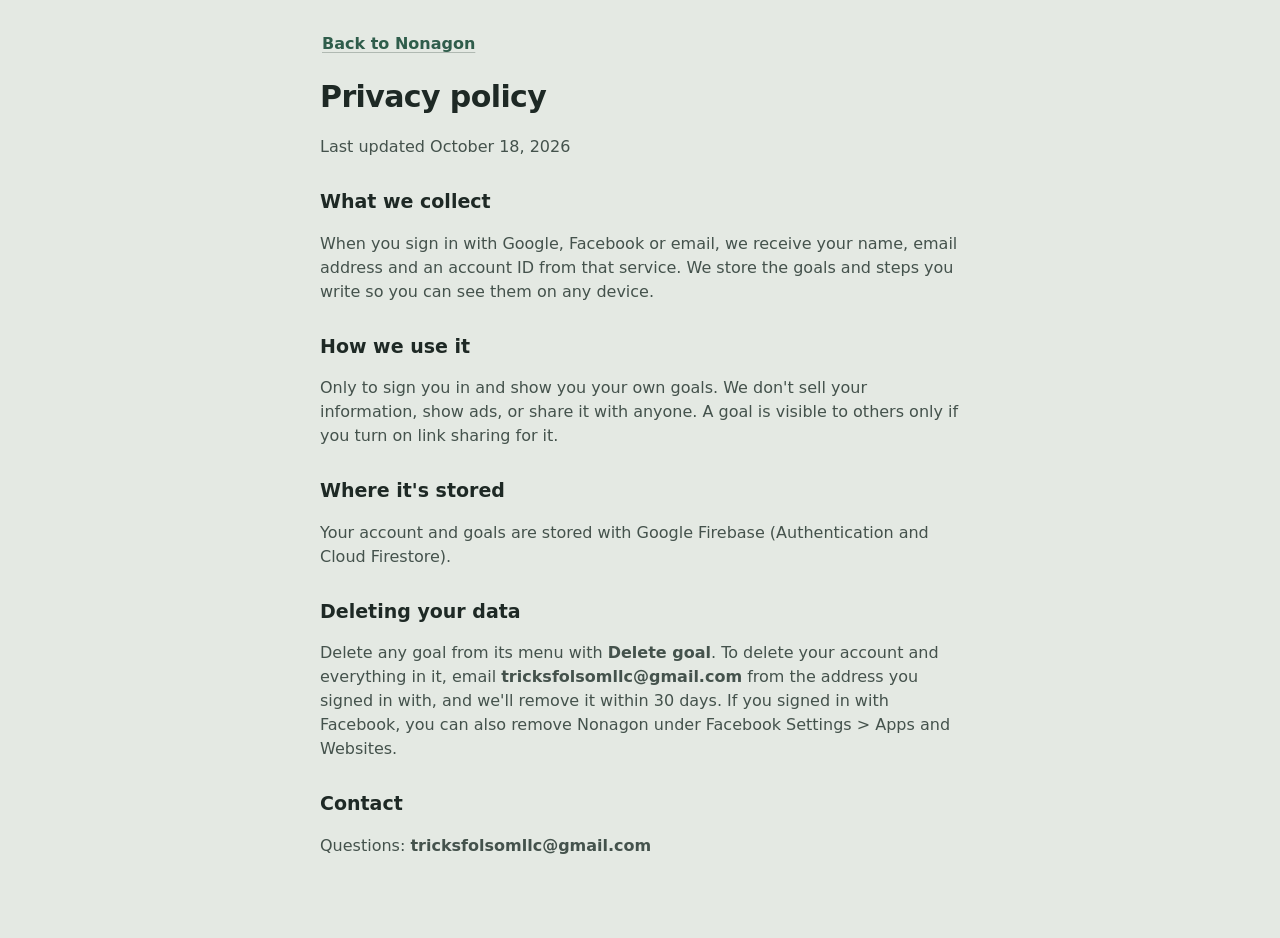
==== public/privacy.html @ 50f7f067 "Add privacy policy page Co-Authored-By: Claude Opus 5.5 <noreply@anthropic.com> Claude-Session: http" ====
<!doctype html>
<html lang="en">
<head>
  <meta charset="utf-8">
  <meta name="viewport" content="width=device-width, initial-scale=1">
  <title>Nonagon privacy policy</title>
  <link rel="stylesheet" href="css/app.css">
  <style>
    .policy { max-width: 680px; margin: 0 auto; padding: 32px 20px 64px; }
    .policy h1 { font-size: 30px; letter-spacing: -0.02em; margin: 18px 0 4px; }
    .policy h2 { font-size: 19px; margin: 28px 0 6px; }
    .policy p, .policy li { color: var(--ink-2); }
  </style>
</head>
<body>
  <main class="policy">
    <a class="link" href="./">Back to Nonagon</a>
    <h1>Privacy policy</h1>
    <p>Last updated October 18, 2026</p>

    <h2>What we collect</h2>
    <p>When you sign in with Google, Facebook or email, we receive your name, email address and an account ID from that service. We store the goals and steps you write so you can see them on any device.</p>

    <h2>How we use it</h2>
    <p>Only to sign you in and show you your own goals. We don't sell your information, show ads, or share it with anyone. A goal is visible to others only if you turn on link sharing for it.</p>

    <h2>Where it's stored</h2>
    <p>Your account and goals are stored with Google Firebase (Authentication and Cloud Firestore).</p>

    <h2>Deleting your data</h2>
    <p>Delete any goal from its menu with <strong>Delete goal</strong>. To delete your account and everything in it, email <strong>tricksfolsomllc@gmail.com</strong> from the address you signed in with, and we'll remove it within 30 days. If you signed in with Facebook, you can also remove Nonagon under Facebook Settings &gt; Apps and Websites.</p>

    <h2>Contact</h2>
    <p>Questions: <strong>tricksfolsomllc@gmail.com</strong></p>
  </main>
</body>
</html>
---- public/css/app.css ----
/* Nonagon — calm, premium goal grids.
   Palette: fog ground, paper tiles, moss for the goal, brass for progress. */
:root {
  --font: 'Hanken Grotesk', ui-sans-serif, system-ui, -apple-system, 'Segoe UI', sans-serif;
  --fog: #E4E9E3;
  --fog-2: #D9E0D9;
  --paper: #FBFCF9;
  --ink: #1E2925;
  --ink-2: #44524C;
  --mute: #73817B;
  --line: rgba(30, 48, 42, 0.14);
  --line-2: rgba(30, 48, 42, 0.26);
  --block: rgba(30, 48, 42, 0.065);
  --moss: #2F5D4B;
  --moss-2: #3B7059;
  --moss-ink: #F2F6F1;
  --brass: #B5893A;
  --brass-2: #D7B46E;
  --brass-soft: #F2E7CE;
  --danger: #A2463B;
  --shadow-tile: 0 1px 0 rgba(255, 255, 255, 0.7) inset, 0 1px 2px rgba(22, 40, 34, 0.08), 0 6px 18px -10px rgba(22, 40, 34, 0.28);
  --shadow-float: 0 1px 2px rgba(22, 40, 34, 0.08), 0 18px 40px -18px rgba(22, 40, 34, 0.4);
  --glass: rgba(251, 252, 249, 0.82);
  --ease: cubic-bezier(0.2, 0.7, 0.2, 1);
  --spring: cubic-bezier(0.34, 1.4, 0.5, 1);
  --top: calc(64px + env(safe-area-inset-top));
  color-scheme: light dark;
}
@media (prefers-color-scheme: dark) {
  :root:not([data-theme="light"]) {
    --fog: #121816; --fog-2: #19211E; --paper: #1E2724; --ink: #E3EAE5; --ink-2: #B6C2BC; --mute: #82918A;
    --line: rgba(220, 236, 228, 0.1); --line-2: rgba(220, 236, 228, 0.2); --block: rgba(220, 236, 228, 0.04);
    --moss: #5E9A80; --moss-2: #70AC91; --moss-ink: #0E1512; --brass: #D3A85A; --brass-2: #E3C385; --brass-soft: #3A3222;
    --danger: #E08374; --glass: rgba(30, 39, 36, 0.82);
    --shadow-tile: 0 1px 0 rgba(255, 255, 255, 0.04) inset, 0 1px 2px rgba(0, 0, 0, 0.3), 0 8px 20px -12px rgba(0, 0, 0, 0.6);
    --shadow-float: 0 1px 2px rgba(0, 0, 0, 0.4), 0 18px 40px -18px rgba(0, 0, 0, 0.8);
  }
}
:root[data-theme="dark"] {
  --fog: #121816; --fog-2: #19211E; --paper: #1E2724; --ink: #E3EAE5; --ink-2: #B6C2BC; --mute: #82918A;
  --line: rgba(220, 236, 228, 0.1); --line-2: rgba(220, 236, 228, 0.2); --block: rgba(220, 236, 228, 0.04);
  --moss: #5E9A80; --moss-2: #70AC91; --moss-ink: #0E1512; --brass: #D3A85A; --brass-2: #E3C385; --brass-soft: #3A3222;
  --danger: #E08374; --glass: rgba(30, 39, 36, 0.82);
}

* { box-sizing: border-box; }
html, body { height: 100%; }
body {
  margin: 0;
  background: var(--fog);
  color: var(--ink);
  font-family: var(--font);
  font-size: 16px;
  line-height: 1.5;
  -webkit-font-smoothing: antialiased;
  -webkit-tap-highlight-color: transparent;
}
button, input, textarea { font: inherit; color: inherit; }
button { cursor: pointer; }
:focus-visible { outline: 2px solid var(--brass); outline-offset: 2px; }
.sr-only { position: absolute; width: 1px; height: 1px; overflow: hidden; clip: rect(0 0 0 0); white-space: nowrap; }
[hidden] { display: none !important; }
svg { flex: none; }

.screen { min-height: 100%; }
.screen.active { animation: screen-in 0.45s var(--ease); }
@keyframes screen-in { from { opacity: 0; } }
.center-screen { display: grid; place-items: center; min-height: 100dvh; padding: 24px 16px; }

.mark-bg { fill: var(--moss); }
.mark-cells rect { fill: var(--moss-ink); opacity: 0.55; }
.mark-core { fill: var(--brass-2); }
.pulse-mark { animation: pulse 1.4s ease-in-out infinite; }
@keyframes pulse { 50% { transform: scale(0.92); opacity: 0.7; } }

.brand { display: flex; align-items: center; gap: 10px; font-weight: 700; font-size: 18px; letter-spacing: -0.01em; }

/* ---------- buttons ---------- */
.btn {
  display: inline-flex; align-items: center; justify-content: center; gap: 8px;
  min-height: 44px; padding: 0 18px; border-radius: 12px; border: 1px solid transparent;
  background: var(--paper); color: var(--ink); font-weight: 600; font-size: 15px; text-decoration: none;
  transition: transform 0.15s var(--ease), background 0.2s, border-color 0.2s, opacity 0.2s;
}
.btn:active { transform: scale(0.97); }
.btn:disabled { opacity: 0.45; cursor: default; transform: none; }
.btn.primary { background: var(--moss); color: var(--moss-ink); }
.btn.primary:hover:not(:disabled) { background: var(--moss-2); }
.btn.ghost { background: transparent; border-color: var(--line-2); }
.btn.ghost:hover:not(:disabled) { background: var(--block); }
.btn.danger { background: var(--danger); color: #fff; }
.btn.danger-text { color: var(--danger); }
.btn.wide { width: 100%; }
.btn.busy { pointer-events: none; opacity: 0.7; }
.btn.busy::after { content: ''; width: 14px; height: 14px; border-radius: 50%; border: 2px solid currentColor; border-right-color: transparent; animation: spin 0.7s linear infinite; }
@keyframes spin { to { transform: rotate(360deg); } }
.link { background: none; border: 0; padding: 6px 2px; color: var(--moss); font-weight: 600; text-decoration: underline; text-underline-offset: 3px; text-decoration-color: var(--line-2); }
.link:hover { text-decoration-color: currentColor; }
.icon-btn { width: 44px; height: 44px; display: grid; place-items: center; border-radius: 12px; border: 0; background: transparent; }
.icon-btn:hover { background: var(--block); }
.icon-btn svg, .dock-btn svg, .menu svg, .account svg { width: 20px; height: 20px; fill: none; stroke: currentColor; stroke-width: 1.6; stroke-linecap: round; stroke-linejoin: round; }
.icon-btn svg circle { fill: currentColor; stroke: none; }

/* ---------- auth ---------- */
.auth-wrap { min-height: 100dvh; display: grid; grid-template-columns: 1fr; }
.auth-hero { display: grid; place-items: center; padding: calc(28px + env(safe-area-inset-top)) 16px 4px; }
.hero-grid {
  --g: min(72vw, 300px);
  width: var(--g); height: var(--g);
  display: grid; grid-template-columns: repeat(3, 1fr); gap: calc(var(--g) * 0.03);
}
.hero-grid .hb { display: grid; grid-template-columns: repeat(3, 1fr); gap: calc(var(--g) * 0.009); }
.hero-grid i {
  border-radius: 22%; background: var(--paper); box-shadow: 0 1px 2px rgba(22, 40, 34, 0.08);
  opacity: 0; transform: scale(0.4);
  animation: cell-in 0.7s var(--spring) forwards; animation-delay: var(--d);
}
.hero-grid i.c { background: var(--moss); }
.hero-grid i.sub { background: color-mix(in srgb, var(--moss) 22%, var(--paper)); }
.hero-grid i.done { background: var(--brass-soft); }
.hero-grid i.empty { background: transparent; box-shadow: inset 0 0 0 1px var(--line-2); }
@keyframes cell-in { to { opacity: 1; transform: scale(1); } }
.auth-panel { width: 100%; max-width: 420px; margin: 0 auto; padding: 20px 20px calc(36px + env(safe-area-inset-bottom)); }
.auth-panel .brand { margin-bottom: 18px; }
.auth-title { font-size: clamp(28px, 6.4vw, 40px); line-height: 1.08; letter-spacing: -0.025em; font-weight: 700; margin: 0 0 12px; text-wrap: balance; }
.auth-lede { color: var(--ink-2); margin: 0 0 24px; max-width: 36ch; }
.providers { display: grid; gap: 10px; }
.provider { justify-content: flex-start; padding: 0 16px; border-color: var(--line); box-shadow: 0 1px 2px rgba(22, 40, 34, 0.05); }
.provider svg { width: 18px; height: 18px; }
.provider:hover:not(:disabled) { border-color: var(--line-2); }
.or { display: flex; align-items: center; gap: 12px; color: var(--mute); font-size: 13px; margin: 18px 0; }
.or::before, .or::after { content: ''; height: 1px; flex: 1; background: var(--line); }
.email-form { display: grid; gap: 10px; }
.email-form input, .field textarea, .new-goal-form textarea, .link-row input {
  width: 100%; min-height: 46px; padding: 11px 14px; border-radius: 12px; border: 1px solid var(--line-2);
  background: var(--paper); outline: none; transition: border-color 0.2s, box-shadow 0.2s;
}
.email-form input:focus, .field textarea:focus, .new-goal-form textarea:focus { border-color: var(--moss); box-shadow: 0 0 0 3px color-mix(in srgb, var(--moss) 18%, transparent); }
.auth-error { margin: 0; color: var(--danger); font-size: 14px; }
.mode-links { display: flex; flex-wrap: wrap; justify-content: space-between; gap: 8px; margin-top: 12px; }
.mode-links button { background: none; border: 0; color: var(--ink-2); font-size: 14px; padding: 8px 0; text-decoration: underline; text-decoration-color: var(--line-2); text-underline-offset: 3px; }
.demo-note { display: none; }
#screen-auth.demo .demo-note { display: block; padding: 16px; border-radius: 16px; background: var(--paper); box-shadow: var(--shadow-tile); margin-bottom: 20px; }
#screen-auth.demo .demo-note p { margin: 0 0 12px; font-size: 14px; color: var(--ink-2); }
#screen-auth.demo .providers, #screen-auth.demo .email-form, #screen-auth.demo .or, #screen-auth.demo .mode-links { opacity: 0.5; }
@media (min-width: 900px) {
  .auth-wrap { grid-template-columns: 1.1fr 1fr; align-items: center; }
  .auth-hero { padding: 40px; min-height: 100dvh; }
  .hero-grid { --g: min(44vw, 560px); }
  .auth-panel { padding: 40px; }
}

/* ---------- verify / missing ---------- */
.verify-card { max-width: 400px; text-align: center; display: grid; justify-items: center; gap: 12px; }
.verify-card h1 { margin: 8px 0 0; font-size: 26px; letter-spacing: -0.02em; }
.verify-card p { margin: 0 0 8px; color: var(--ink-2); }
.verify-links { display: flex; gap: 16px; flex-wrap: wrap; justify-content: center; }

/* ---------- top bars ---------- */
.topbar {
  position: sticky; top: 0; z-index: 10; display: flex; align-items: center; gap: 6px;
  padding: calc(10px + env(safe-area-inset-top)) 12px 10px; min-height: var(--top);
}
.home-bar { justify-content: space-between; background: color-mix(in srgb, var(--fog) 88%, transparent); backdrop-filter: blur(12px); -webkit-backdrop-filter: blur(12px); padding-left: 16px; }
.home-bar .brand { margin-right: auto; }
.account { gap: 4px; padding: 0 10px 0 14px; min-height: 38px; font-weight: 600; }
.demo-chip, .view-chip, .chip { font-size: 12px; font-weight: 600; padding: 4px 9px; border-radius: 999px; background: var(--brass-soft); color: var(--ink-2); white-space: nowrap; }
.demo-chip { display: none; }
.is-demo .demo-chip { display: inline-block; }
@media (max-width: 480px) { .demo-chip { font-size: 0; padding: 4px; } .is-demo .demo-chip::after { content: 'Demo'; font-size: 12px; padding: 0 5px; } }

/* ---------- home ---------- */
.home-main { max-width: 1080px; margin: 0 auto; padding: 8px 16px calc(48px + env(safe-area-inset-bottom)); }
.home-head h1 { font-size: 30px; letter-spacing: -0.02em; margin: 14px 4px 18px; }
.boards { display: grid; grid-template-columns: repeat(auto-fill, minmax(min(100%, 230px), 1fr)); gap: 14px; }
.board-card {
  position: relative; display: grid; grid-template-rows: auto 1fr auto; gap: 8px; text-align: left;
  padding: 12px 12px 14px; border-radius: 20px; border: 0; background: var(--paper); box-shadow: var(--shadow-tile);
  transition: transform 0.25s var(--ease), box-shadow 0.25s;
}
.board-card:hover { transform: translateY(-2px); box-shadow: var(--shadow-float); }
.board-card .thumb { width: 100%; aspect-ratio: 1; border-radius: 12px; background: var(--fog); display: block; }
.board-title { font-weight: 650; font-size: 17px; line-height: 1.25; letter-spacing: -0.01em; padding: 0 4px; text-wrap: pretty; }
.board-meta { display: flex; flex-wrap: wrap; align-items: center; gap: 6px 8px; font-size: 13px; padding: 0 4px; font-variant-numeric: tabular-nums; }
.board-meta .dim { color: var(--mute); }
.board-meta .right { margin-left: auto; }
.meter { width: 44px; height: 5px; border-radius: 3px; background: var(--line); overflow: hidden; }
.meter i { display: block; height: 100%; width: calc(var(--p) * 100%); background: var(--brass); border-radius: inherit; }
.board-card.new { place-items: center; align-content: center; grid-template-rows: auto auto; min-height: 150px; background: transparent; box-shadow: inset 0 0 0 1.5px var(--line-2); color: var(--ink-2); }
.board-card.new:hover { background: var(--block); box-shadow: inset 0 0 0 1.5px var(--moss); transform: none; }
.new-mark { width: 54px; height: 54px; border-radius: 14px; background: var(--moss); position: relative; }
.new-mark::before, .new-mark::after { content: ''; position: absolute; left: 50%; top: 50%; width: 20px; height: 2px; background: var(--moss-ink); border-radius: 2px; transform: translate(-50%, -50%); }
.new-mark::after { transform: translate(-50%, -50%) rotate(90deg); }
.loading { color: var(--mute); }
.home-empty { max-width: 460px; margin: 6vh auto 0; text-align: center; display: grid; justify-items: center; gap: 6px; }
.home-empty h1 { font-size: clamp(26px, 6vw, 34px); line-height: 1.1; letter-spacing: -0.02em; margin: 18px 0 4px; text-wrap: balance; }
.home-empty p { margin: 0 0 18px; color: var(--ink-2); }
.empty-grid { display: grid; grid-template-columns: repeat(3, 44px); gap: 6px; }
.empty-grid i { aspect-ratio: 1; border-radius: 11px; box-shadow: inset 0 0 0 1.5px var(--line-2); animation: cell-in 0.6s var(--spring) both; }
.empty-grid i.core { background: var(--moss); box-shadow: none; }
.empty-grid i:nth-child(1) { animation-delay: 0.08s; } .empty-grid i:nth-child(2) { animation-delay: 0.12s; } .empty-grid i:nth-child(3) { animation-delay: 0.16s; }
.empty-grid i:nth-child(4) { animation-delay: 0.2s; } .empty-grid i:nth-child(6) { animation-delay: 0.24s; } .empty-grid i:nth-child(7) { animation-delay: 0.28s; }
.empty-grid i:nth-child(8) { animation-delay: 0.32s; } .empty-grid i:nth-child(9) { animation-delay: 0.36s; }
.new-goal-form { width: 100%; display: grid; gap: 10px; margin-bottom: 8px; }
.new-goal-form textarea { resize: none; font-size: 18px; text-align: center; }

/* ---------- board ---------- */
#screen-editor { position: fixed; inset: 0; overflow: hidden; }
#screen-editor.active { animation: none; }
.stage { position: absolute; inset: 0; overflow: hidden; touch-action: none; cursor: default; outline: none; user-select: none; -webkit-user-select: none; }
.stage.grabbing { cursor: grabbing; }
.world { position: absolute; inset: 0; transform-origin: 50% 50%; }
.board-bar {
  position: absolute; left: 0; right: 0; top: 0;
  background: linear-gradient(var(--fog) 55%, color-mix(in srgb, var(--fog) 0%, transparent));
  pointer-events: none;
}
.board-bar > * { pointer-events: auto; }
.crumbs { flex: 1; min-width: 0; display: flex; align-items: center; gap: 2px; overflow-x: auto; scrollbar-width: none; padding-left: 6px; white-space: nowrap; }
.crumbs::-webkit-scrollbar { display: none; }
.crumbs.scrolled { mask-image: linear-gradient(90deg, transparent, #000 22px); -webkit-mask-image: linear-gradient(90deg, transparent, #000 22px); }
.crumb { border: 0; background: none; padding: 6px 6px; border-radius: 8px; color: var(--mute); font-size: 14px; max-width: 16ch; overflow: hidden; text-overflow: ellipsis; flex: none; }
button.crumb:hover { background: var(--block); color: var(--ink); }
.crumb.current { color: var(--ink); font-weight: 650; max-width: 28ch; }
.crumbs .sep { color: var(--line-2); flex: none; }
.save-state { font-size: 12px; color: var(--mute); min-width: 0; white-space: nowrap; }
.save-state.bad { color: var(--danger); }
@media (max-width: 520px) { .save-state { display: none; } }
.board-progress { position: relative; width: 40px; height: 40px; display: grid; place-items: center; font-size: 10.5px; font-weight: 700; font-variant-numeric: tabular-nums; flex: none; }
.board-progress svg { position: absolute; inset: 0; transform: rotate(-90deg); }
.board-progress circle { fill: none; stroke: var(--line); stroke-width: 2.5; }
.board-progress .arc { stroke: var(--brass); stroke-linecap: round; stroke-dasharray: 94.25; stroke-dashoffset: calc(94.25 * (1 - var(--p, 0))); transition: stroke-dashoffset 0.8s var(--ease); }
.view-chip { display: none; }
.read-only .view-chip { display: inline-block; }
.read-only .edit-only, .read-only .save-state, .read-only [data-act=back] { display: none; }

.dock {
  position: absolute; left: 50%; bottom: calc(14px + env(safe-area-inset-bottom)); transform: translateX(-50%);
  display: flex; gap: 2px; padding: 5px; border-radius: 18px; background: var(--glass);
  backdrop-filter: blur(16px) saturate(1.2); -webkit-backdrop-filter: blur(16px) saturate(1.2);
  box-shadow: var(--shadow-float), inset 0 0 0 1px var(--line); z-index: 10;
}
.dock-btn { display: grid; justify-items: center; gap: 1px; min-width: 56px; padding: 7px 8px 5px; border: 0; border-radius: 13px; background: transparent; font-size: 11px; font-weight: 600; color: var(--ink-2); }
.dock-btn:hover:not(:disabled) { background: var(--block); color: var(--ink); }
.dock-btn:disabled { opacity: 0.35; cursor: default; }
.dock-btn.view-btn { min-width: 66px; color: var(--moss); }
.make-own { display: none; }
.read-only .make-own { display: block; position: absolute; right: 16px; bottom: calc(86px + env(safe-area-inset-bottom)); z-index: 10; padding: 10px 14px; border-radius: 12px; background: var(--moss); color: var(--moss-ink); font-weight: 600; text-decoration: none; font-size: 14px; box-shadow: var(--shadow-float); }

/* ---------- cells ---------- */
.cell { position: absolute; left: 0; top: 0; will-change: transform; contain: layout style; }
.cell .face {
  position: absolute; inset: 0; display: grid; place-items: center; overflow: hidden;
  border-radius: min(calc(var(--px) * 0.14px), 18px);
  transition: background-color 0.35s var(--ease), box-shadow 0.35s var(--ease), transform 0.25s var(--ease);
}
.k-block { z-index: 0; pointer-events: none; }
.k-block .face { background: var(--block); border-radius: min(calc(var(--px) * 0.05px), 24px); }
.k-block.is-focus .face { background: color-mix(in srgb, var(--moss) 9%, transparent); }
.k-frame { z-index: 0; pointer-events: none; }
.k-frame .face { box-shadow: inset 0 0 0 1px var(--line); border-radius: min(calc(var(--px) * 0.025px), 14px); }
.k-blob { z-index: 1; }
.k-blob .face { background: color-mix(in srgb, var(--brass) calc(var(--p) * 100%), var(--paper)); border-radius: min(calc(var(--px) * 0.12px), 10px); opacity: 0.9; }
.k-node { z-index: 2; cursor: pointer; }
.k-node[data-role=card] { z-index: 1; }
.k-empty { z-index: 2; }

.k-node .face { background: var(--paper); box-shadow: var(--shadow-tile); padding: 10% 9% 12%; }
@media (hover: hover) {
  .k-node:hover .face { transform: translateY(-1px); box-shadow: var(--shadow-float); }
  .k-empty.in-focus:hover .face { box-shadow: inset 0 0 0 1.5px var(--moss); background: color-mix(in srgb, var(--moss) 6%, transparent); }
}
.k-node:active .face { transform: scale(0.975); }
.k-node[data-role=center] .face { background: var(--moss); color: var(--moss-ink); }
.k-node.is-done:not([data-role=center]) .face { background: var(--brass-soft); }
.k-node.is-done[data-role=center] .face { background: linear-gradient(150deg, var(--moss), color-mix(in srgb, var(--moss) 70%, var(--brass))); }

.label {
  display: -webkit-box; -webkit-box-orient: vertical; -webkit-line-clamp: 4; overflow: hidden;
  text-align: center; text-wrap: balance; overflow-wrap: anywhere; hyphens: auto;
  font-size: clamp(8px, calc(var(--px) * 0.105px), 30px); line-height: 1.18; font-weight: 500; letter-spacing: -0.005em;
}
[data-role=center] .label { font-size: clamp(9px, calc(var(--px) * 0.12px), 36px); font-weight: 650; letter-spacing: -0.015em; }
[data-role=card] .label { font-size: clamp(8px, calc(var(--px) * 0.09px), 32px); font-weight: 600; }
.k-node:not(.in-focus):not([data-role=card]) .label { color: color-mix(in srgb, currentColor 82%, transparent); }
[data-lod=xs] .label, [data-lod=xs] .bar, [data-lod=xs] .tick, [data-lod=xs] .pct, [data-lod=xs] .plus { display: none; }
[data-lod=s] .label { -webkit-line-clamp: 3; }
[data-lod=s] .tick, [data-lod=s] .pct, [data-lod=m] .pct { display: none; }
[data-lod=l] .label { -webkit-line-clamp: 5; }

.bar { position: absolute; left: 14%; right: 14%; bottom: 8%; height: clamp(2px, calc(var(--px) * 0.022px), 6px); border-radius: 3px; background: var(--line); display: none; overflow: hidden; }
.bar b { display: block; height: 100%; width: 0; background: var(--brass); border-radius: inherit; transition: width 0.7s var(--ease); }
.has-kids .bar { display: block; }
[data-role=center] .bar { background: color-mix(in srgb, var(--moss-ink) 22%, transparent); }
[data-role=center] .bar b { background: var(--brass-2); }
.pct { position: absolute; top: 7%; left: 8%; font-size: clamp(9px, calc(var(--px) * 0.06px), 14px); font-weight: 700; font-variant-numeric: tabular-nums; opacity: 0.75; }
.pct:empty { display: none; }

.tick {
  position: absolute; top: 6%; right: 6%; width: clamp(18px, calc(var(--px) * 0.17px), 30px); aspect-ratio: 1;
  padding: 0; border-radius: 50%; border: 1.5px solid var(--line-2); background: transparent; display: grid; place-items: center;
  opacity: 0; transition: opacity 0.2s, background 0.25s, border-color 0.25s, transform 0.2s var(--spring);
}
.tick svg { width: 62%; height: 62%; fill: none; stroke: var(--paper); stroke-width: 2.2; stroke-linecap: round; stroke-linejoin: round; stroke-dasharray: 16; stroke-dashoffset: 16; transition: stroke-dashoffset 0.35s var(--ease) 0.05s; }
.in-focus .tick, .is-done .tick { opacity: 1; }
.read-only .tick { pointer-events: none; }
.read-only .in-focus:not(.is-done) .tick { opacity: 0; }
@media (hover: hover) { .k-node:hover .tick { opacity: 1; } .tick:hover { border-color: var(--brass); transform: scale(1.08); } }
.is-done .tick { background: var(--brass); border-color: var(--brass); }
.is-done .tick svg { stroke-dashoffset: 0; }
[data-role=center] .tick { border-color: color-mix(in srgb, var(--moss-ink) 40%, transparent); }
[data-role=center].is-done .tick { background: var(--brass-2); border-color: var(--brass-2); }
[data-role=center].is-done .tick svg { stroke: var(--moss); }

.dots { position: absolute; left: 8%; top: 7%; display: none; grid-template-columns: repeat(3, 1fr); gap: 2px; width: clamp(12px, calc(var(--px) * 0.12px), 26px); }
[data-role=card][data-lod=l] .dots, [data-role=card][data-lod=m] .dots { display: grid; }
.dots i { aspect-ratio: 1; border-radius: 1.5px; background: var(--line); }
.dots i.on { background: var(--mute); }
.dots i.done { background: var(--brass); }
.dots i.me { background: var(--moss); }
[data-role=card] .pct { left: auto; right: 8%; top: auto; bottom: 14%; }

.k-empty .face { border-radius: min(calc(var(--px) * 0.14px), 18px); box-shadow: inset 0 0 0 1px var(--line); gap: 4%; align-content: center; transition: box-shadow 0.25s, background 0.25s; }
.k-empty.in-focus { cursor: pointer; }
.k-empty.in-focus .face { box-shadow: inset 0 0 0 1.5px var(--line-2); }
.k-empty .label { display: none; font-size: clamp(9px, calc(var(--px) * 0.085px), 15px); color: var(--mute); font-weight: 600; }
.k-empty.in-focus[data-lod=l] .label, .k-empty.in-focus[data-lod=m] .label { display: block; }
.plus { width: clamp(10px, calc(var(--px) * 0.16px), 26px); aspect-ratio: 1; position: relative; opacity: 0.35; }
.k-empty.in-focus .plus { opacity: 0.7; color: var(--moss); }
.plus::before, .plus::after { content: ''; position: absolute; left: 0; right: 0; top: 50%; height: 1.6px; margin-top: -0.8px; background: currentColor; border-radius: 2px; }
.plus::after { transform: rotate(90deg); }
.k-empty:not(.in-focus) .plus { display: none; }

.appear .face { animation: appear 0.4s var(--ease); }
@keyframes appear { from { opacity: 0; transform: scale(0.94); } }
.born .face { animation: born 0.6s var(--spring); }
@keyframes born { from { transform: scale(0.55); opacity: 0; } }
.just-done .face { animation: done-pop 0.6s var(--spring); }
@keyframes done-pop { 30% { transform: scale(1.05); } }
.ripple { position: absolute; z-index: 5; pointer-events: none; border-radius: 22%; box-shadow: 0 0 0 2px var(--brass); opacity: 0; animation: ripple 1.6s var(--ease) forwards; }
@keyframes ripple { 0% { opacity: 0.9; transform: scale(1); } 100% { opacity: 0; transform: scale(3.4); } }

/* ---------- sheets, menus, toast ---------- */
.scrim { position: fixed; inset: 0; z-index: 40; background: rgba(14, 22, 19, 0.32); opacity: 0; transition: opacity 0.25s; }
.scrim.show { opacity: 1; }
.sheet {
  position: fixed; z-index: 41; left: 0; right: 0; bottom: 0; max-height: 88dvh; overflow: auto;
  padding: 10px 20px calc(20px + env(safe-area-inset-bottom)); border-radius: 24px 24px 0 0; background: var(--paper);
  box-shadow: var(--shadow-float); transform: translateY(100%); transition: transform 0.38s var(--ease);
}
.sheet.show { transform: none; }
.grab { width: 38px; height: 4px; border-radius: 2px; background: var(--line-2); margin: 0 auto 12px; }
.sheet-title { font-size: 20px; letter-spacing: -0.015em; margin: 0 0 6px; }
.sheet-text { color: var(--ink-2); margin: 0 0 14px; font-size: 15px; }
.field { position: relative; }
.field textarea { resize: none; font-size: 18px; line-height: 1.35; padding-bottom: 26px; }
.field .count { position: absolute; right: 12px; bottom: 8px; font-size: 12px; color: var(--mute); font-variant-numeric: tabular-nums; }
.shake { animation: shake 0.35s; }
@keyframes shake { 25% { transform: translateX(-5px); } 75% { transform: translateX(5px); } }
.sheet-row { display: flex; gap: 8px; margin-top: 12px; flex-wrap: wrap; }
.sheet-row .btn { flex: 1; }
.sheet-actions { display: flex; justify-content: flex-end; gap: 10px; margin-top: 18px; }
.sheet-actions .btn { min-width: 104px; }
@media (min-width: 640px) {
  .sheet { left: 50%; right: auto; bottom: auto; top: 50%; width: 460px; border-radius: 22px; padding: 22px 24px 22px; transform: translate(-50%, -46%) scale(0.98); opacity: 0; transition: transform 0.3s var(--ease), opacity 0.25s; }
  .sheet.show { transform: translate(-50%, -50%); opacity: 1; }
  .grab { display: none; }
}
.switch-row { display: flex; align-items: center; gap: 16px; padding: 4px 0 14px; cursor: pointer; }
.switch-row span { flex: 1; display: grid; }
.switch-row small { color: var(--mute); font-size: 13px; }
.switch-row input { appearance: none; width: 46px; height: 28px; border-radius: 14px; background: var(--line-2); position: relative; transition: background 0.2s; flex: none; cursor: pointer; }
.switch-row input::after { content: ''; position: absolute; top: 3px; left: 3px; width: 22px; height: 22px; border-radius: 50%; background: #fff; box-shadow: 0 1px 3px rgba(0, 0, 0, 0.25); transition: transform 0.25s var(--spring); }
.switch-row input:checked { background: var(--moss); }
.switch-row input:checked::after { transform: translateX(18px); }
.link-row { display: flex; gap: 8px; }
.link-row input { font-size: 14px; color: var(--ink-2); }

.menu {
  position: fixed; z-index: 45; min-width: 220px; padding: 6px; border-radius: 16px; background: var(--paper);
  box-shadow: var(--shadow-float), inset 0 0 0 1px var(--line); opacity: 0; transform: translateY(-4px) scale(0.98); transform-origin: top right;
  transition: opacity 0.16s, transform 0.2s var(--ease);
}
.menu.show { opacity: 1; transform: none; }
.menu button { display: flex; align-items: center; gap: 12px; width: 100%; padding: 11px 12px; border: 0; border-radius: 10px; background: none; text-align: left; font-size: 15px; }
.menu button:hover, .menu button:focus-visible { background: var(--block); outline: none; }
.menu button.danger { color: var(--danger); }
.menu hr { border: 0; height: 1px; background: var(--line); margin: 6px 4px; }

#toast {
  position: fixed; z-index: 60; left: 50%; bottom: calc(92px + env(safe-area-inset-bottom)); transform: translate(-50%, 16px);
  max-width: min(92vw, 460px); display: flex; align-items: center; gap: 14px; padding: 11px 12px 11px 16px; border-radius: 14px;
  background: var(--ink); color: var(--fog); font-size: 14px; box-shadow: var(--shadow-float); opacity: 0; pointer-events: none;
  transition: opacity 0.25s, transform 0.3s var(--ease);
}
#toast.show { opacity: 1; transform: translate(-50%, 0); pointer-events: auto; }
#toast button { border: 0; background: none; color: var(--brass-2); font-weight: 700; padding: 4px 6px; flex: none; }
body:not([data-screen=editor]) #toast { bottom: calc(24px + env(safe-area-inset-bottom)); }

/* ---------- tour ---------- */
.tour { position: fixed; inset: 0; z-index: 50; opacity: 0; transition: opacity 0.25s; }
.tour.show { opacity: 1; }
.spot { position: absolute; border-radius: 18px; box-shadow: 0 0 0 9999px rgba(14, 22, 19, 0.5); transition: all 0.45s var(--ease); pointer-events: none; }
.tip { position: absolute; padding: 16px 18px 14px; border-radius: 18px; background: var(--paper); box-shadow: var(--shadow-float); transition: top 0.45s var(--ease), left 0.45s var(--ease); }
.tip h3 { margin: 0 0 4px; font-size: 17px; letter-spacing: -0.01em; }
.tip-step { margin: 0 0 4px; font-size: 12px; color: var(--mute); font-variant-numeric: tabular-nums; }
.tip-text { margin: 0; color: var(--ink-2); font-size: 15px; }
.tip-actions { display: flex; justify-content: flex-end; gap: 8px; margin-top: 14px; }
.tip-actions .btn { min-height: 38px; }

/* ---------- print ---------- */
#print-sheet { display: none; }
@media print {
  body > *:not(#print-sheet) { display: none !important; }
  #print-sheet { display: block !important; text-align: center; color: #000; }
  #print-sheet h1 { font-size: 20pt; margin: 0 0 12pt; }
  #print-sheet img { width: 100%; max-width: 180mm; }
  @page { margin: 14mm; }
}

@media (prefers-reduced-motion: reduce) {
  *, *::before, *::after { animation-duration: 0.01ms !important; animation-iteration-count: 1 !important; transition-duration: 0.01ms !important; }
}
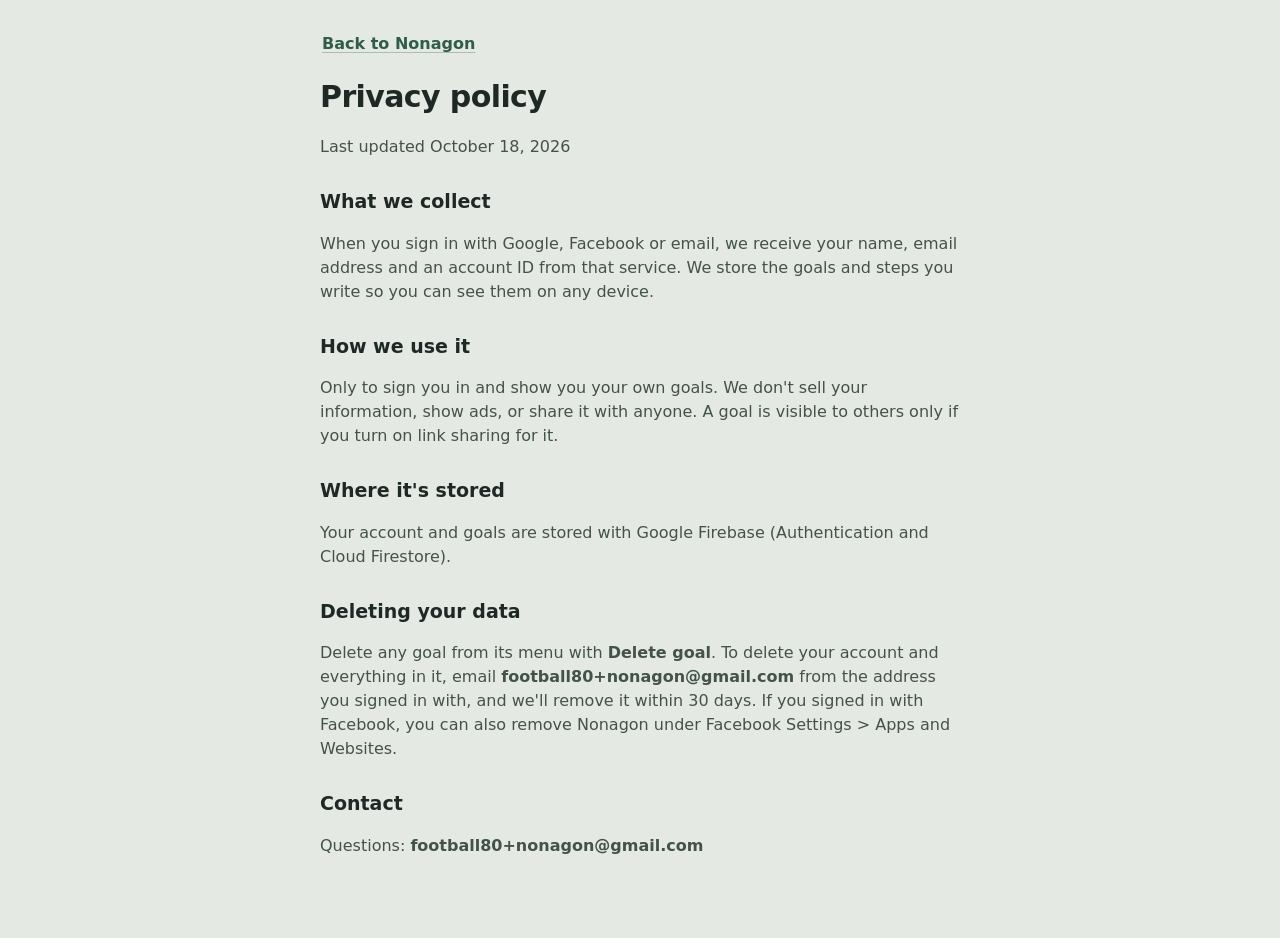
==== commit cc57c9e4: "Use dedicated address for privacy and deletion requests Co-Authored-By: Claude Opus 5.5 <noreply@ant" ====
--- a/public/privacy.html
+++ b/public/privacy.html
@@ -28,10 +28,10 @@
     <p>Your account and goals are stored with Google Firebase (Authentication and Cloud Firestore).</p>
 
     <h2>Deleting your data</h2>
-    <p>Delete any goal from its menu with <strong>Delete goal</strong>. To delete your account and everything in it, email <strong>tricksfolsomllc@gmail.com</strong> from the address you signed in with, and we'll remove it within 30 days. If you signed in with Facebook, you can also remove Nonagon under Facebook Settings &gt; Apps and Websites.</p>
+    <p>Delete any goal from its menu with <strong>Delete goal</strong>. To delete your account and everything in it, email <strong>football80+nonagon@gmail.com</strong> from the address you signed in with, and we'll remove it within 30 days. If you signed in with Facebook, you can also remove Nonagon under Facebook Settings &gt; Apps and Websites.</p>
 
     <h2>Contact</h2>
-    <p>Questions: <strong>tricksfolsomllc@gmail.com</strong></p>
+    <p>Questions: <strong>football80+nonagon@gmail.com</strong></p>
   </main>
 </body>
 </html>
